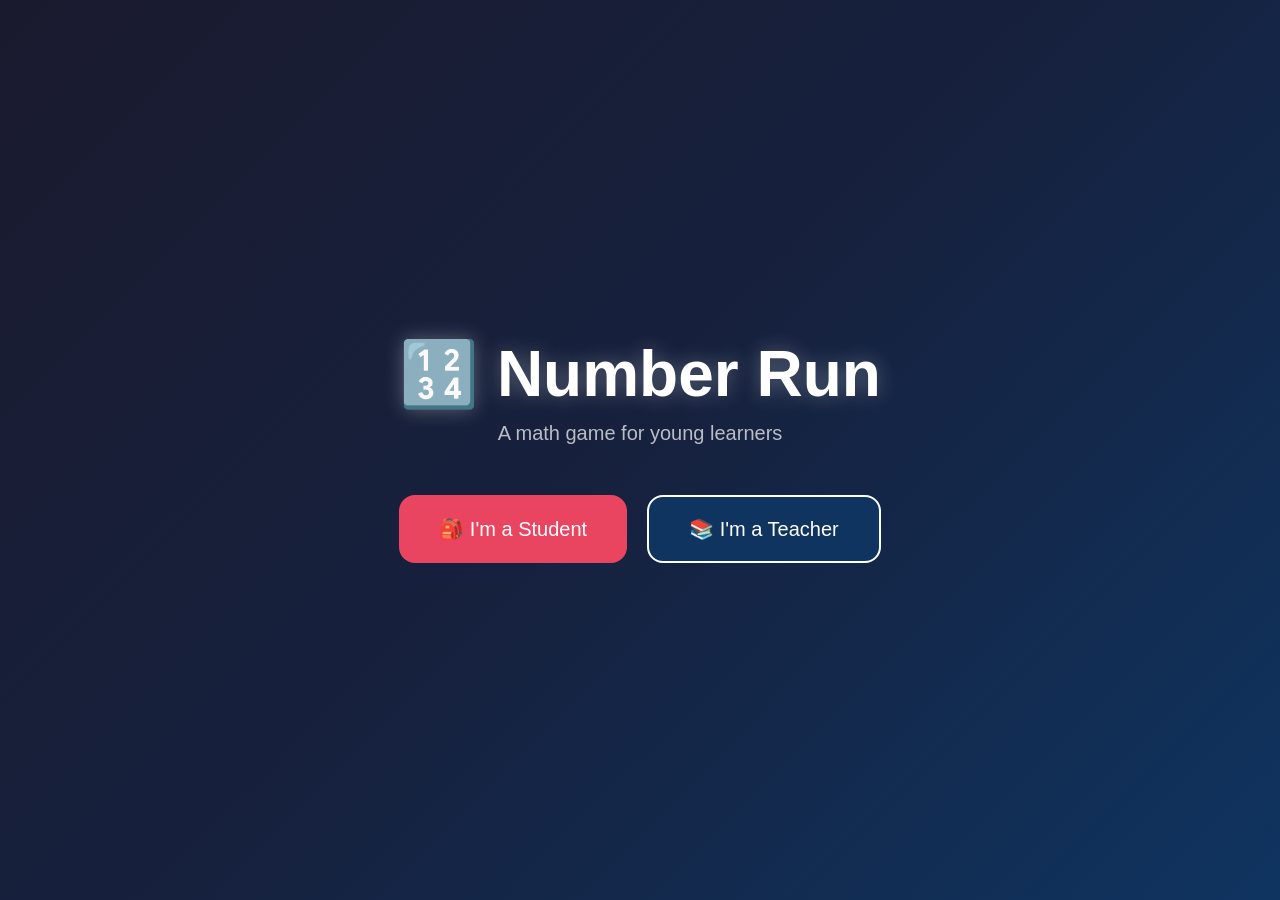
==== index.html @ 086d91f5 "feat: add login page with student and teacher buttons" ====
<!DOCTYPE html>
<html lang="en">
  <head>
    <meta charset="UTF-8" />
    <meta name="viewport" content="width=device-width, initial-scale=1.0" />
    <title>Number Run</title>
    <link rel="stylesheet" href="style.css" />
  </head>
  <body>
    <div class="container">
      <h1>🔢 Number Run</h1>
      <p>A math game for young learners</p>

      <div class="buttons">
        <button onclick="window.location.href='student/student.html'">
          🎒 I'm a Student
        </button>
        <button onclick="window.location.href='teacher/teacher.html'">
          📚 I'm a Teacher
        </button>
      </div>
    </div>
  </body>
</html>
---- style.css ----
* {
  margin: 0;
  padding: 0;
  box-sizing: border-box;
  font-family: 'Segoe UI', sans-serif;
}

body {
  background: linear-gradient(135deg, #1a1a2e, #16213e, #0f3460);
  min-height: 100vh;
  display: flex;
  justify-content: center;
  align-items: center;
}

.container {
  text-align: center;
  color: white;
  padding: 40px;
}

h1 {
  font-size: 64px;
  margin-bottom: 10px;
  text-shadow: 0 0 20px rgba(255, 255, 255, 0.3);
}

p {
  font-size: 20px;
  margin-bottom: 50px;
  opacity: 0.7;
}

.buttons {
  display: flex;
  gap: 20px;
  justify-content: center;
}

button {
  padding: 20px 40px;
  font-size: 20px;
  border: none;
  border-radius: 16px;
  cursor: pointer;
  transition: transform 0.2s;
}

button:hover {
  transform: scale(1.05);
}

button:first-child {
  background: #e94560;
  color: white;
}

button:last-child {
  background: #0f3460;
  color: white;
  border: 2px solid white;
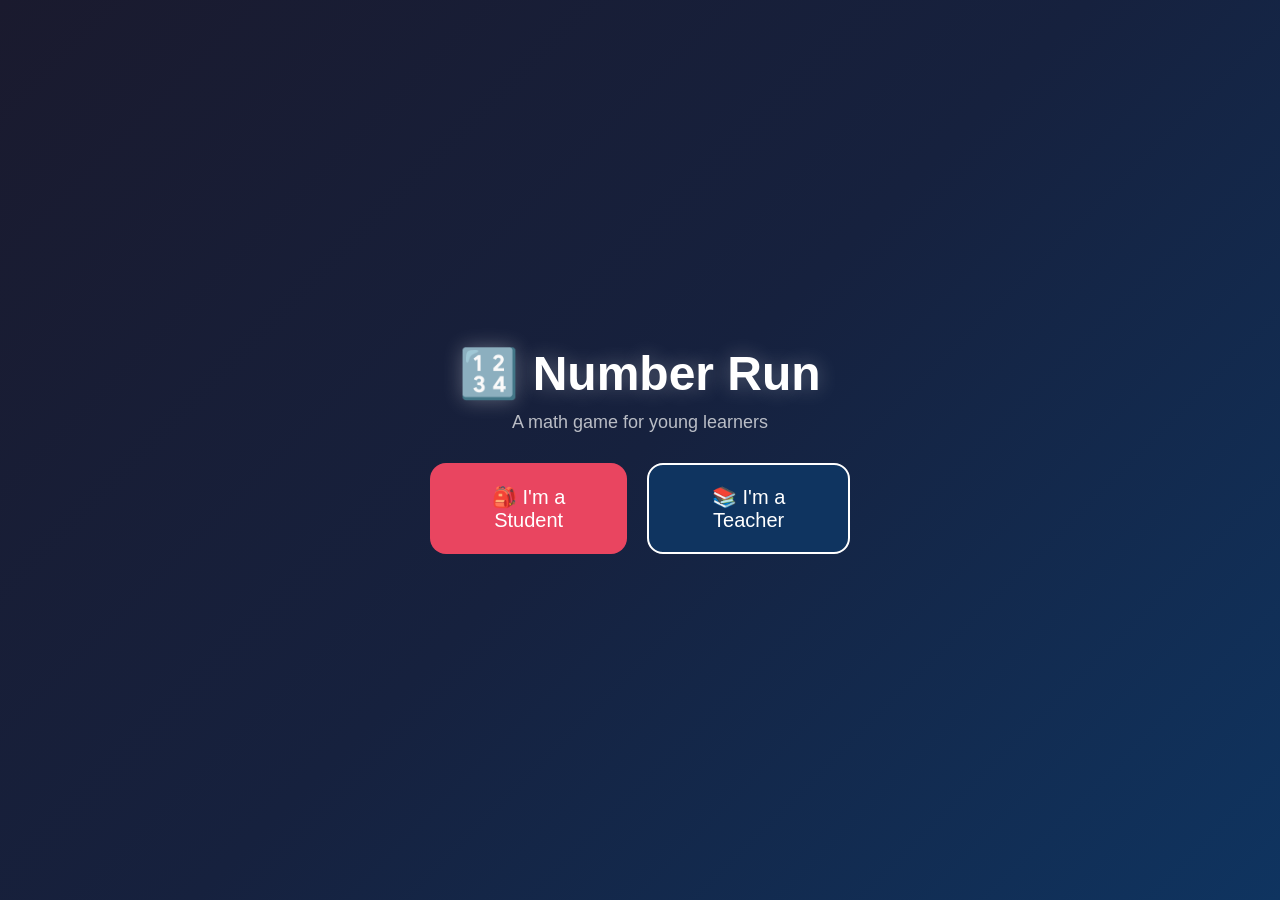
==== commit 30ed3483: "feat: update home page buttons to redirect to login page" ====
--- a/index.html
+++ b/index.html
@@ -12,10 +12,10 @@
       <p>A math game for young learners</p>
 
       <div class="buttons">
-        <button onclick="window.location.href='student/student.html'">
+        <button onclick="window.location.href='login.html'">
           🎒 I'm a Student
         </button>
-        <button onclick="window.location.href='teacher/teacher.html'">
+        <button onclick="window.location.href='login.html'">
           📚 I'm a Teacher
         </button>
       </div>
--- a/style.css
+++ b/style.css
@@ -11,23 +11,27 @@
   display: flex;
   justify-content: center;
   align-items: center;
+  color: white;
 }
 
 .container {
   text-align: center;
   color: white;
   padding: 40px;
+  width: 100%;
+  max-width: 500px;
 }
 
 h1 {
-  font-size: 64px;
+  font-size: 48px;
   margin-bottom: 10px;
+  white-space: nowrap;
   text-shadow: 0 0 20px rgba(255, 255, 255, 0.3);
 }
 
 p {
-  font-size: 20px;
-  margin-bottom: 50px;
+  font-size: 18px;
+  margin-bottom: 30px;
   opacity: 0.7;
 }
 
@@ -37,25 +41,115 @@
   justify-content: center;
 }
 
-button {
+.buttons button:first-child {
+  background: #e94560;
+  color: white;
+  border: none;
+}
+
+.buttons button:last-child {
+  background: #0f3460;
+  color: white;
+  border: 2px solid white;
+}
+
+.buttons button {
   padding: 20px 40px;
   font-size: 20px;
-  border: none;
   border-radius: 16px;
   cursor: pointer;
   transition: transform 0.2s;
 }
 
-button:hover {
+.buttons button:hover {
   transform: scale(1.05);
 }
 
-button:first-child {
+.auth-card {
+  background: rgba(255, 255, 255, 0.07);
+  border: 1px solid rgba(255, 255, 255, 0.1);
+  border-radius: 16px;
+  padding: 36px;
+  width: 100%;
+  display: flex;
+  flex-direction: column;
+  gap: 14px;
+  margin-top: 10px;
+}
+
+.toggle-btns {
+  display: flex;
+  gap: 10px;
+  margin-bottom: 8px;
+}
+
+.toggle {
+  flex: 1;
+  padding: 10px;
+  border-radius: 10px;
+  border: 1px solid rgba(255, 255, 255, 0.2);
+  background: transparent;
+  color: white;
+  font-size: 15px;
+  cursor: pointer;
+  transition: transform 0.2s;
+}
+
+.toggle.active {
+  background: #e94560;
+  border-color: #e94560;
+}
+
+#login-form, #signup-form {
+  display: flex;
+  flex-direction: column;
+  gap: 12px;
+  width: 100%;
+}
+
+input {
+  width: 100%;
+  padding: 14px 16px;
+  border-radius: 10px;
+  border: 1px solid rgba(255, 255, 255, 0.15);
+  background: rgba(255, 255, 255, 0.05);
+  color: white;
+  font-size: 15px;
+}
+
+input::placeholder {
+  color: rgba(255, 255, 255, 0.3);
+}
+
+.main-btn {
+  width: 100%;
+  padding: 14px;
   background: #e94560;
   color: white;
+  border: none;
+  border-radius: 10px;
+  font-size: 16px;
+  cursor: pointer;
+  transition: transform 0.2s;
 }
 
-button:last-child {
-  background: #0f3460;
+.main-btn:hover {
+  transform: scale(1.02);
+}
+
+#error-message {
+  color: #e94560;
+  font-size: 13px;
+  min-height: 16px;
+}
+
+.back-link {
+  color: rgba(255, 255, 255, 0.4);
+  font-size: 13px;
+  cursor: pointer;
+  text-align: center;
+}
+
+.back-link:hover {
   color: white;
-  border: 2px solid white;
+}
